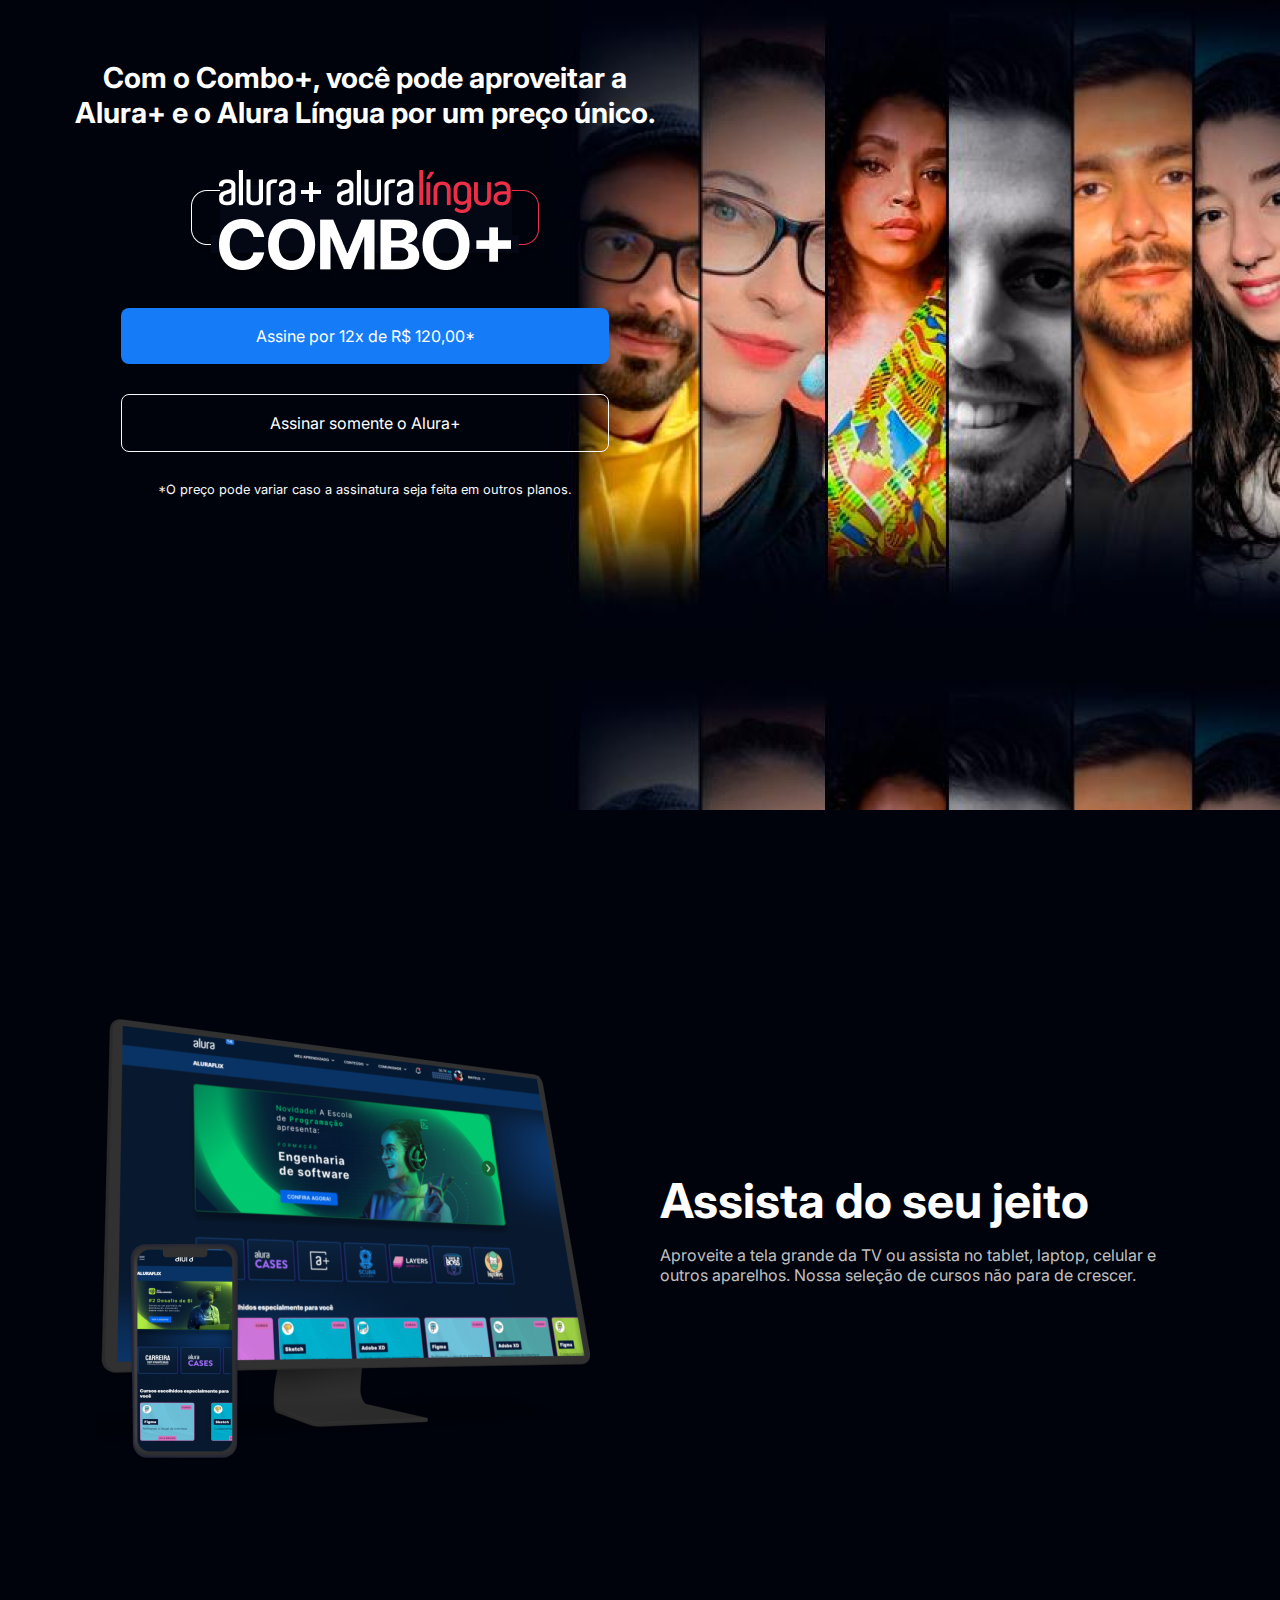
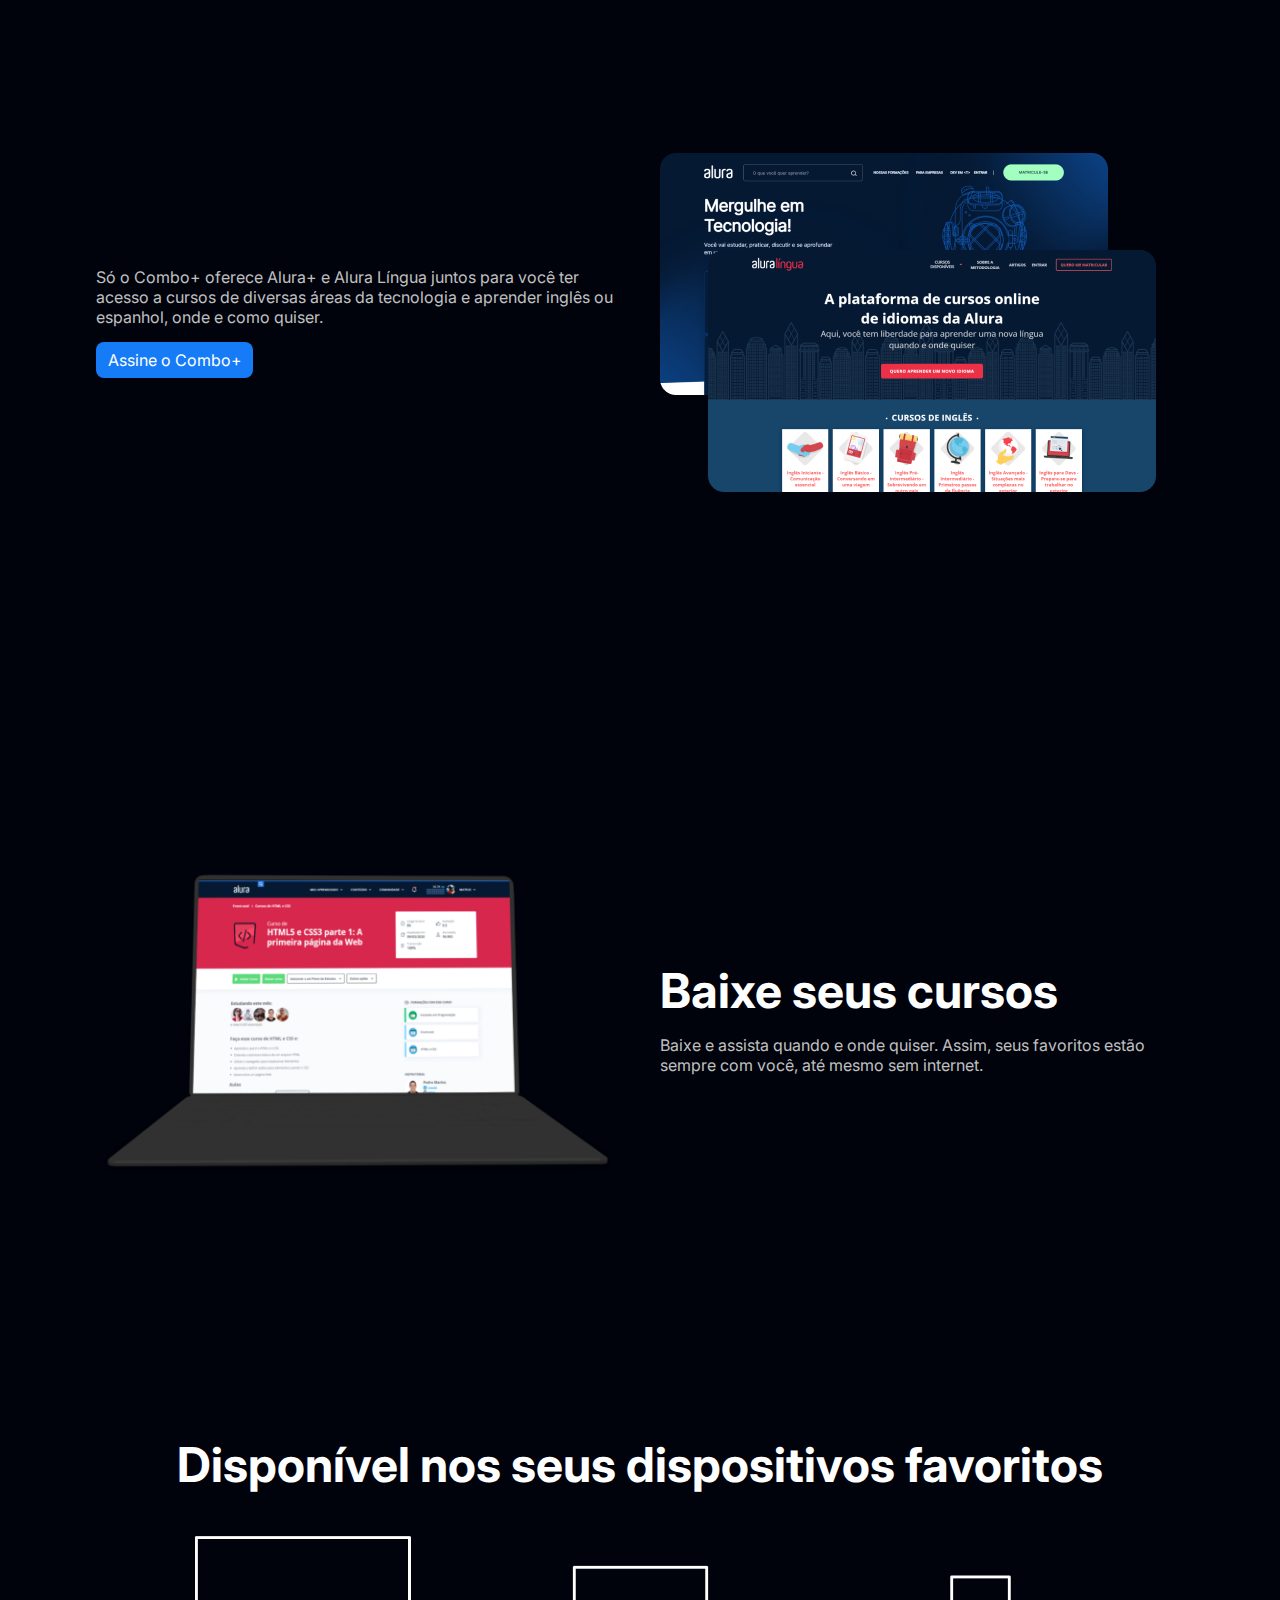
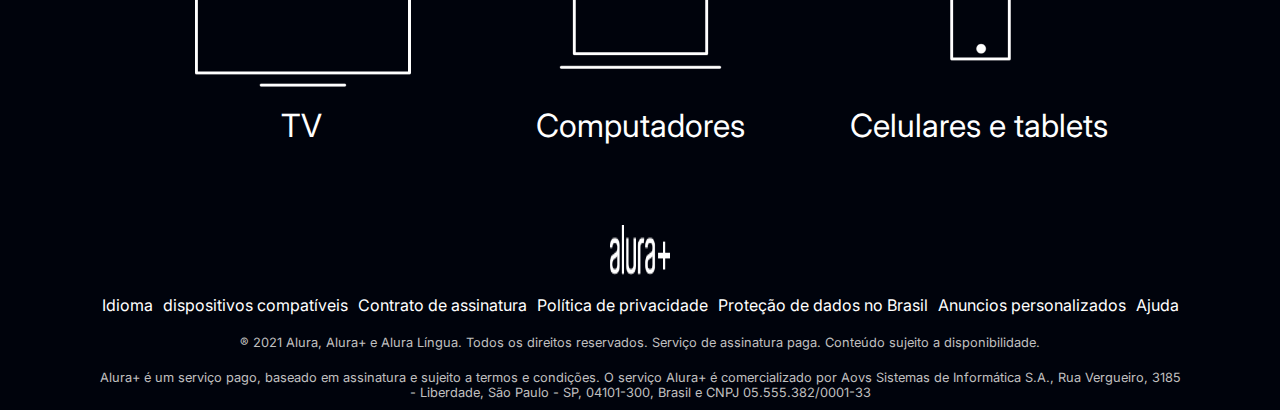
==== index.html @ d5e7e097 "Add files via upload" ====
<!DOCTYPE html>
<html lang="en">
<head>
    <meta charset="UTF-8">
    <meta http-equiv="X-UA-Compatible" content="ie=edge">
    <meta name="viewport" content="width=device-width, initial-scale=1.0">
    <link rel="shortcut icon" href="/assets/Logo.ico" type="image/x-icon">
    <link rel="stylesheet" href="/css/style.css">
    <title>Alura Plus+</title>
</head>
<body>
    <header>
        <section class="Text">
            <h1>Com o Combo+, você pode aproveitar a Alura+ e o Alura Língua por um preço único.</h1>
            <div class="caixa_text">
                <img src="/assets/Combo.png" alt="Image Logo Combo">
                <a href="/pages/assine.html" class="assinatura_completa">Assine por 12x de R$ 120,00*</a>
                <a href="#" class="assinatura_simplificada">Assinar somente o Alura+</a>
                <p class="help_preco">*O preço pode variar caso a assinatura seja feita em outros planos.</p>
            </div>
        </section>
    </header>

    <main>
        <section class="asistir">
            <img src="/assets/Plataformas.png" alt="computador">
            <div class="text">
                <h2 class="up-font">Assista do seu jeito</h2>
                <p>Aproveite a tela grande da TV ou assista no tablet, laptop, celular e outros aparelhos. Nossa seleção de cursos não para de crescer.</p>
            </div>
        </section>
        <section class="assine">
            <div class="text">
                <p>Só o Combo+ oferece Alura+ e Alura Língua juntos para você ter acesso a cursos de diversas áreas da tecnologia e aprender inglês ou espanhol, onde e como quiser.</p>
                <a href="#">Assine o Combo+</a>
            </div>
            <img src="/assets/Telas.png" alt="Imagem de Telas">
        </section>
        <section class="Downlaod">
            <img src="/assets/Notebook.png" alt="Foto de Notebook">
            <div class="text">
                <h3 class="up-font">Baixe seus cursos</h3>
                <p>Baixe e assista quando e onde quiser. Assim, seus favoritos estão sempre com você, até mesmo sem internet.</p>
            </div>
        </section>
    </main>

    <aside>
        <h4>Disponível nos seus dispositivos favoritos</h4>
        <div class="imgs">
            <div class="tv">
                <img src="/assets/tv.png" alt="Foto Tv">
                <p>TV</p>
            </div>
            <div class="computadores">
                <img src="/assets/computador.png" alt="Foto Computador">
                <p>Computadores</p>
            </div>
            <div class="cell_tablet">
                <img src="/assets/celular.png" alt="Foto Celular">
                <p>Celulares e tablets</p>
            </div>
        </div>
    </aside>

    <footer>
        <img src="/assets/Logo.png" alt="Logo Alura">
        <div class="nav_site_footer">
            <p>Idioma</p>
            <p>dispositivos compatíveis</p>
            <p>Contrato de assinatura</p>
            <p>Política de privacidade</p>
            <p>Proteção de dados no Brasil</p>
            <p>Anuncios personalizados</p>
            <p>Ajuda</p>
        </div>
        <div class="text_copy">
            <p>® 2021 Alura, Alura+ e Alura Língua. Todos os direitos reservados. Serviço de assinatura paga. Conteúdo sujeito a disponibilidade.</p>
        </div>
        <div class="text_info">
            <p>Alura+ é um serviço pago, baseado em assinatura e sujeito a termos e condições. O serviço Alura+ é comercializado por Aovs Sistemas de Informática S.A., Rua Vergueiro, 3185 - Liberdade, São Paulo - SP, 04101-300, Brasil e CNPJ 05.555.382/0001-33</p>
        </div>
    </footer>
</body>
</html>
---- css/style.css ----
@import url('https://fonts.googleapis.com/css2?family=Inter:wght@100;400;700&display=swap');

@import url(/css/header.css);
@import url(/css/main.css);
@import url(/css/aside.css);
@import url(/css/footer.css);
@import url(/css/stylepages.css);

/* Presets */

:root{
    --back-principal: #00030C;
    --back-blue: #167BF7;
    --text-cinz: #F9F9F9;
    --text-ccii: #C0C0C0;
    --text-white: #fff;
}

*{
    box-sizing: border-box;
    padding: 0;
    margin: 0;
}

a{
    text-decoration: none;
}

img{
    display: block;
    max-width: 100%;
}

/* Styles */

body{
    font-family: 'Inter', sans-serif;
    background-color: var(--back-principal);
    display: flex;
    flex-direction: column;
    gap: 80px;
}

main, aside, footer{
    width: 85vw;
    margin: 0 auto;
}
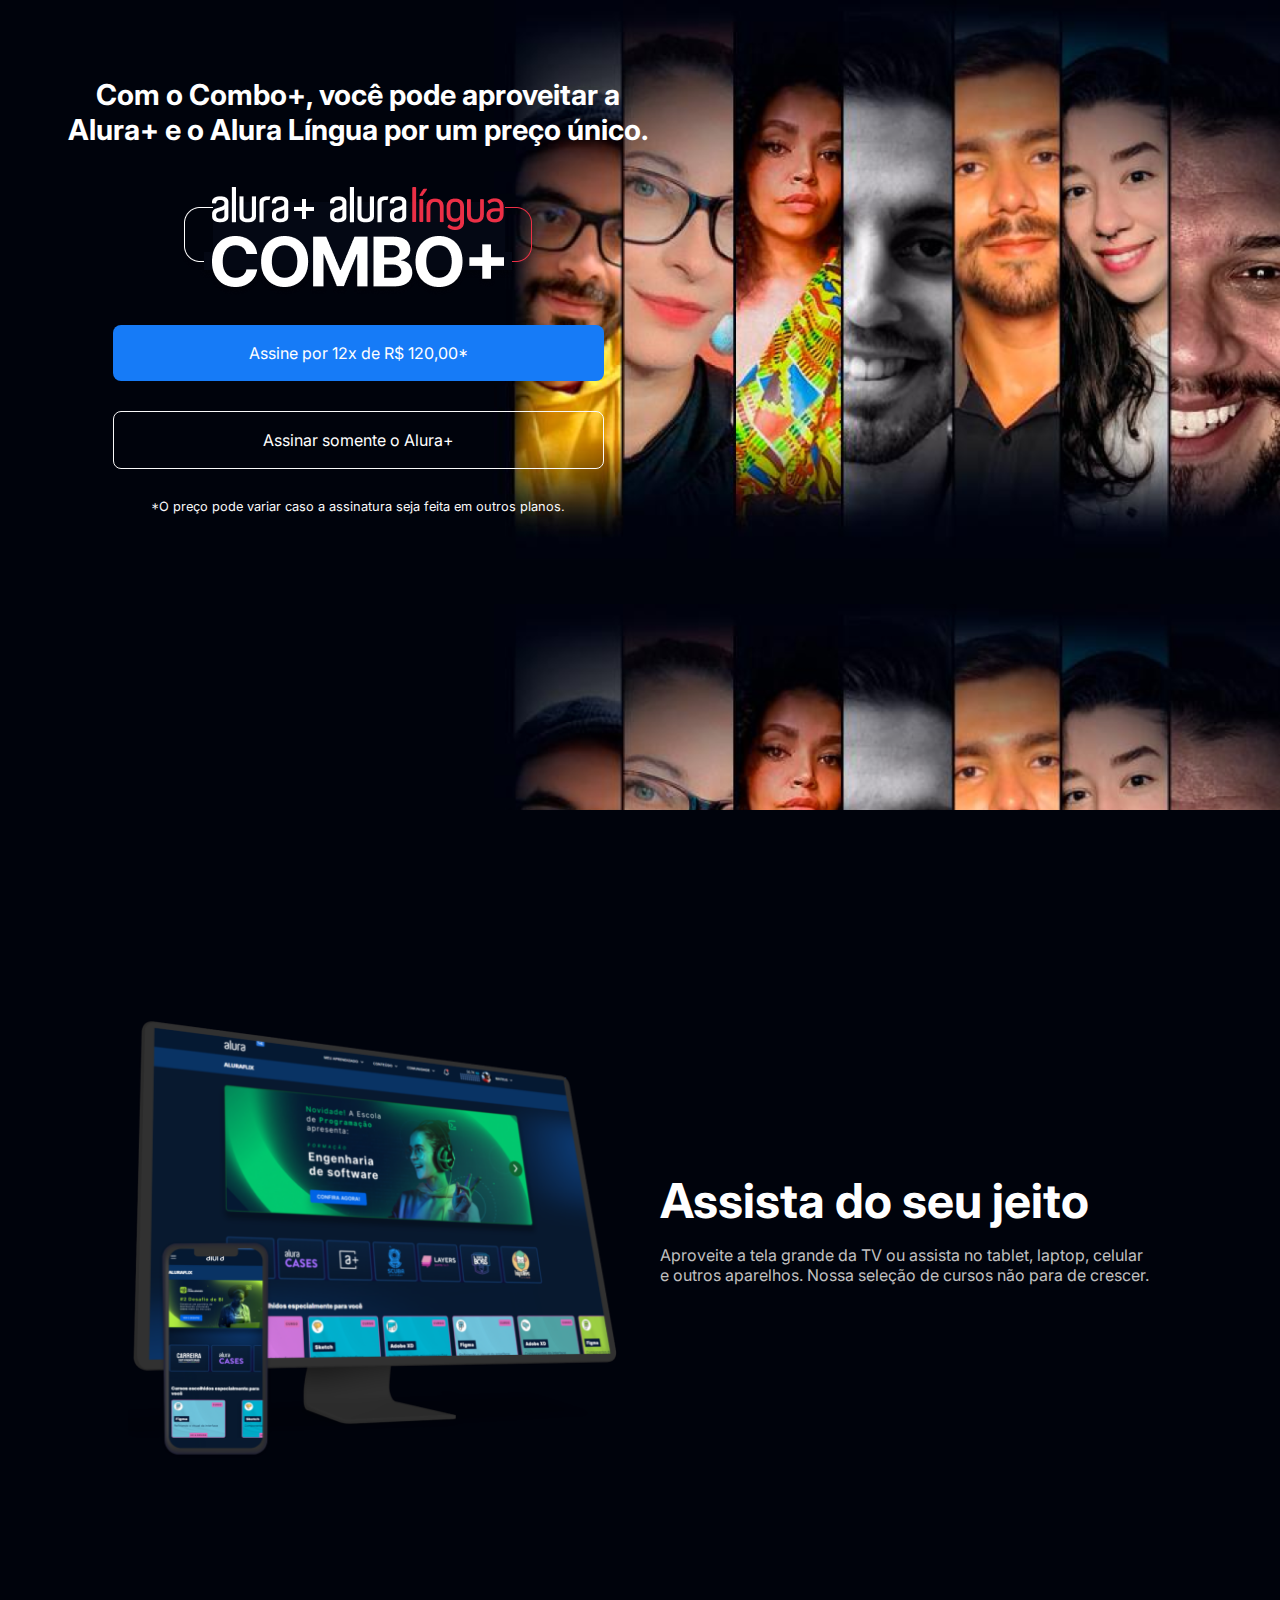
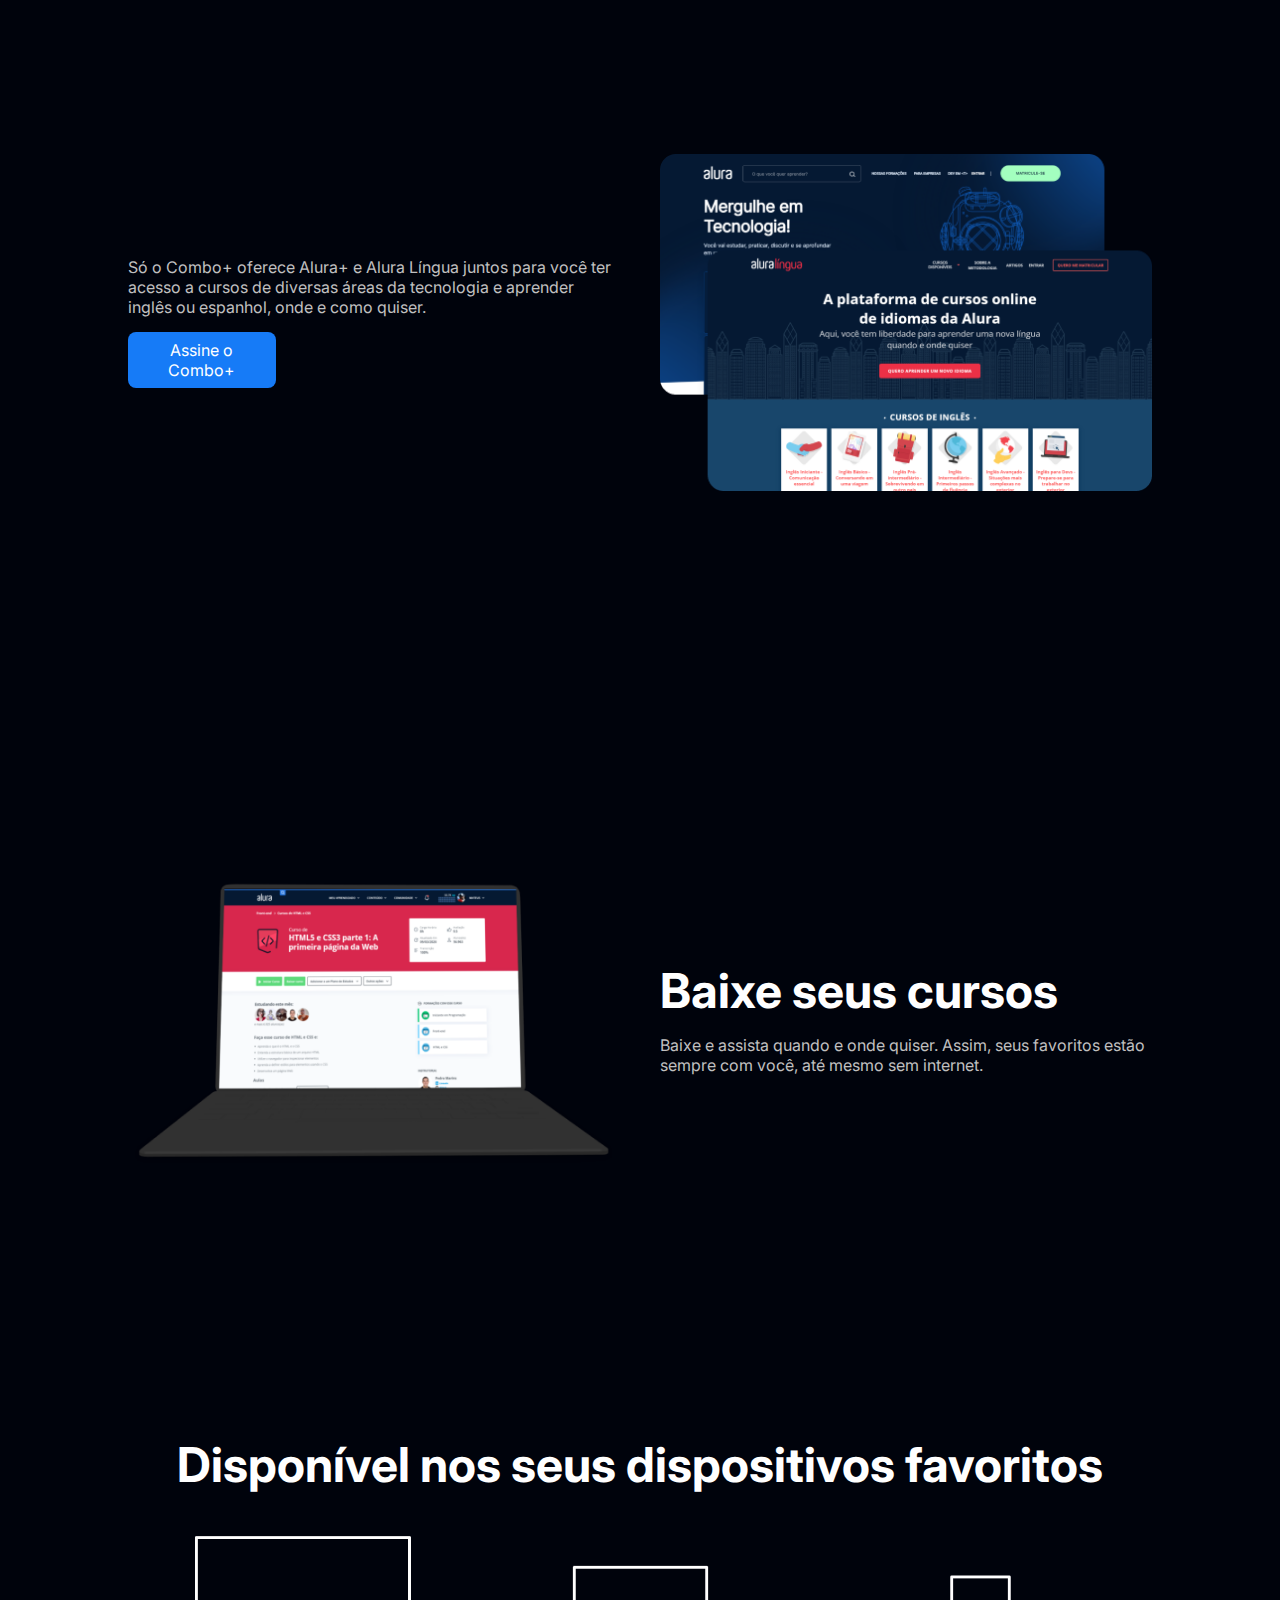
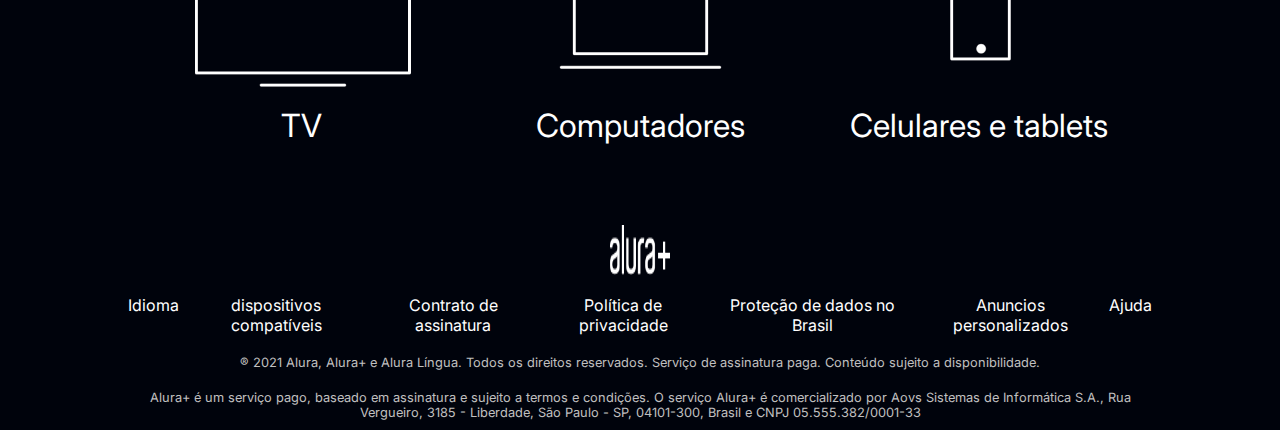
==== commit 9d1439db: "Update index.html" ====
--- a/index.html
+++ b/index.html
@@ -1,5 +1,5 @@
 <!DOCTYPE html>
-<html lang="en">
+<html lang="pt-br">
 <head>
     <meta charset="UTF-8">
     <meta http-equiv="X-UA-Compatible" content="ie=edge">
@@ -82,4 +82,4 @@
         </div>
     </footer>
 </body>
-</html>+</html>
--- a/css/style.css
+++ b/css/style.css
@@ -42,6 +42,6 @@
 }
 
 main, aside, footer{
-    width: 85vw;
+    width: 80vw;
     margin: 0 auto;
 }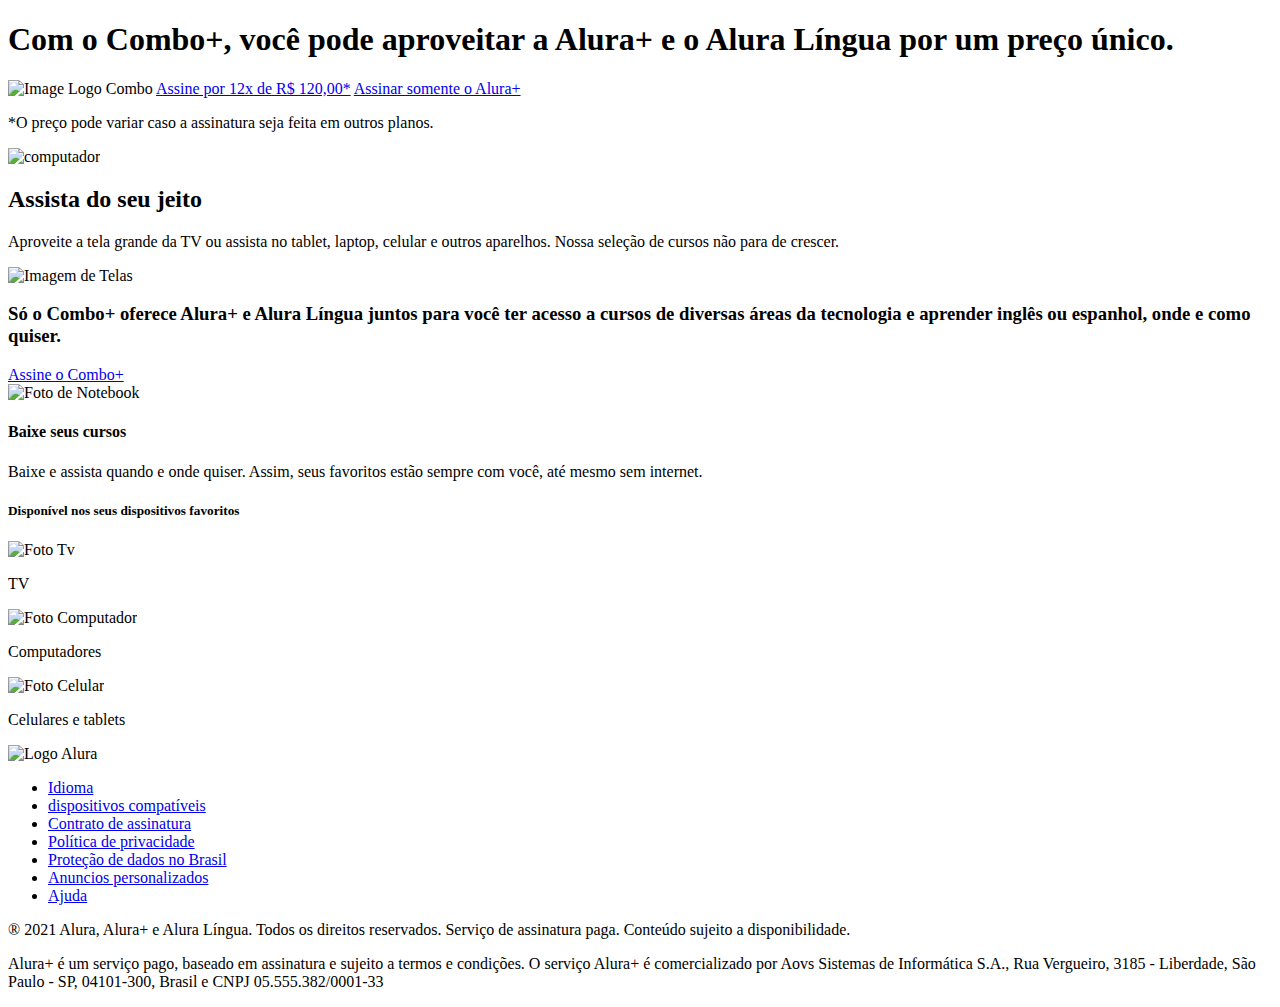
==== commit 3ab620f3: "Update index.html" ====
--- a/index.html
+++ b/index.html
@@ -1,84 +1,84 @@
 <!DOCTYPE html>
-<html lang="pt-br">
+<html lang="en">
 <head>
     <meta charset="UTF-8">
     <meta http-equiv="X-UA-Compatible" content="ie=edge">
     <meta name="viewport" content="width=device-width, initial-scale=1.0">
     <link rel="shortcut icon" href="/assets/Logo.ico" type="image/x-icon">
-    <link rel="stylesheet" href="/css/style.css">
+    <link rel="stylesheet" href="/assets/css/style.css">
     <title>Alura Plus+</title>
 </head>
 <body>
-    <header>
-        <section class="Text">
-            <h1>Com o Combo+, você pode aproveitar a Alura+ e o Alura Língua por um preço único.</h1>
-            <div class="caixa_text">
-                <img src="/assets/Combo.png" alt="Image Logo Combo">
-                <a href="/pages/assine.html" class="assinatura_completa">Assine por 12x de R$ 120,00*</a>
-                <a href="#" class="assinatura_simplificada">Assinar somente o Alura+</a>
-                <p class="help_preco">*O preço pode variar caso a assinatura seja feita em outros planos.</p>
-            </div>
+    <header class="cabecalho">
+        <section class="cabecalho__assinatura">
+            <h1 class="cabecalho__assinatura__titulo">Com o Combo+, você pode aproveitar a Alura+ e o Alura Língua por um preço único.</h1>
+            <img class="cabecalho__assinatura__image" src="/assets/img/Combo.png" alt="Image Logo Combo">
+            <a class="cabecalho__assinatura__nivel cabecalho__assinatura__nivel--completo" href="/pages/assine.html">Assine por 12x de R$ 120,00*</a>
+            <a class="cabecalho__assinatura__nivel cabecalho__assinatura__nivel--basico" href="#">Assinar somente o Alura+</a>
+            <p class="cabecalho__assinatura__termo">*O preço pode variar caso a assinatura seja feita em outros planos.</p>
         </section>
     </header>
 
-    <main>
-        <section class="asistir">
-            <img src="/assets/Plataformas.png" alt="computador">
-            <div class="text">
-                <h2 class="up-font">Assista do seu jeito</h2>
-                <p>Aproveite a tela grande da TV ou assista no tablet, laptop, celular e outros aparelhos. Nossa seleção de cursos não para de crescer.</p>
+    <main class="principal">
+        <section class="principal__assistir">
+            <img class="principal__assistir__image" src="/assets/img/Plataformas.png" alt="computador">
+            <div class="principal__assistir__text">
+                <h2 class="principal__assistir__text__titulo">Assista do seu jeito</h2>
+                <p class="principal__assistir__text__descricao">Aproveite a tela grande da TV ou assista no tablet, laptop, celular e outros aparelhos. Nossa seleção de cursos não para de crescer.</p>
             </div>
         </section>
-        <section class="assine">
-            <div class="text">
-                <p>Só o Combo+ oferece Alura+ e Alura Língua juntos para você ter acesso a cursos de diversas áreas da tecnologia e aprender inglês ou espanhol, onde e como quiser.</p>
-                <a href="#">Assine o Combo+</a>
+        <section class="principal__assine">
+            <img class="principal__assine__image" src="/assets/img/Telas.png" alt="Imagem de Telas">
+            <div class="principal__assine__text">
+                <h3 class="principal__assine__text__titulo">Só o Combo+ oferece Alura+ e Alura Língua juntos para você ter acesso a cursos de diversas áreas da tecnologia e aprender inglês ou espanhol, onde e como quiser.</h3>
+                <a class="principal__assine__text__botao" href="#">Assine o Combo+</a>
             </div>
-            <img src="/assets/Telas.png" alt="Imagem de Telas">
         </section>
-        <section class="Downlaod">
-            <img src="/assets/Notebook.png" alt="Foto de Notebook">
-            <div class="text">
-                <h3 class="up-font">Baixe seus cursos</h3>
-                <p>Baixe e assista quando e onde quiser. Assim, seus favoritos estão sempre com você, até mesmo sem internet.</p>
+        <section class="principal__baixar">
+            <img class="principal__baixar__image" src="/assets/img/Notebook.png" alt="Foto de Notebook">
+            <div class="principal__baixar__text">
+                <h4 class="principal__baixar__text__titulo">Baixe seus cursos</h3>
+                <p class="principal__baixar__text__descricao">Baixe e assista quando e onde quiser. Assim, seus favoritos estão sempre com você, até mesmo sem internet.</p>
             </div>
         </section>
     </main>
 
-    <aside>
-        <h4>Disponível nos seus dispositivos favoritos</h4>
-        <div class="imgs">
-            <div class="tv">
-                <img src="/assets/tv.png" alt="Foto Tv">
-                <p>TV</p>
+    <aside class="extra">
+        <h5 class="extra__titulo">Disponível nos seus dispositivos favoritos</h5>
+        <div class="extra__telas">
+            <div class="extra__tela extra__tela--tv">
+                <img class="extra__tela__image" src="/assets/img/tv.png" alt="Foto Tv">
+                <p class="extra__tela__descricao">TV</p>
             </div>
-            <div class="computadores">
-                <img src="/assets/computador.png" alt="Foto Computador">
-                <p>Computadores</p>
+            <div class="extra__tela extra__tela--computador">
+                <img class="extra__tela__image" src="/assets/img/computador.png" alt="Foto Computador">
+                <p class="extra__tela__descricao">Computadores</p>
             </div>
-            <div class="cell_tablet">
-                <img src="/assets/celular.png" alt="Foto Celular">
-                <p>Celulares e tablets</p>
+            <div class="extra__tela extra__tela--celular">
+                <img class="extra__tela__image" src="/assets/img/celular.png" alt="Foto Celular">
+                <p class="extra__tela__descricao">Celulares e tablets</p>
             </div>
         </div>
     </aside>
 
-    <footer>
-        <img src="/assets/Logo.png" alt="Logo Alura">
-        <div class="nav_site_footer">
-            <p>Idioma</p>
-            <p>dispositivos compatíveis</p>
-            <p>Contrato de assinatura</p>
-            <p>Política de privacidade</p>
-            <p>Proteção de dados no Brasil</p>
-            <p>Anuncios personalizados</p>
-            <p>Ajuda</p>
+    <footer class="rodape">
+        <img class="rodape__image" src="/assets/img/Logo.png" alt="Logo Alura">
+        <nav aria-label="secundaria">
+            <ul class="rodape__menu">
+                <li class="rodape__menu__list"><a href="#" class="rodape__menu__item">Idioma</a></li>
+                <li class="rodape__menu__list"><a href="#" class="rodape__menu__item">dispositivos compatíveis</a></li>
+                <li class="rodape__menu__list"><a href="#" class="rodape__menu__item">Contrato de assinatura</a></li>
+                <li class="rodape__menu__list"><a href="#" class="rodape__menu__item">Política de privacidade</a></li>
+                <li class="rodape__menu__list"><a href="#" class="rodape__menu__item">Proteção de dados no Brasil</a></li>
+                <li class="rodape__menu__list"><a href="#" class="rodape__menu__item">Anuncios personalizados</a></li>
+                <li class="rodape__menu__list"><a href="#" class="rodape__menu__item">Ajuda</a></li>
+            </ul>
+        </nav>
+        <div class="rodape__copyright">
+            <p class="rodape__copyright__texto">® 2021 Alura, Alura+ e Alura Língua. Todos os direitos reservados. Serviço de assinatura paga. Conteúdo sujeito a disponibilidade.</p>
         </div>
-        <div class="text_copy">
-            <p>® 2021 Alura, Alura+ e Alura Língua. Todos os direitos reservados. Serviço de assinatura paga. Conteúdo sujeito a disponibilidade.</p>
-        </div>
-        <div class="text_info">
-            <p>Alura+ é um serviço pago, baseado em assinatura e sujeito a termos e condições. O serviço Alura+ é comercializado por Aovs Sistemas de Informática S.A., Rua Vergueiro, 3185 - Liberdade, São Paulo - SP, 04101-300, Brasil e CNPJ 05.555.382/0001-33</p>
+        <div class="rodape__infosite">
+            <p class="rodape__infosite__texto">Alura+ é um serviço pago, baseado em assinatura e sujeito a termos e condições. O serviço Alura+ é comercializado por Aovs Sistemas de Informática S.A., Rua Vergueiro, 3185 - Liberdade, São Paulo - SP, 04101-300, Brasil e CNPJ 05.555.382/0001-33</p>
         </div>
     </footer>
 </body>
